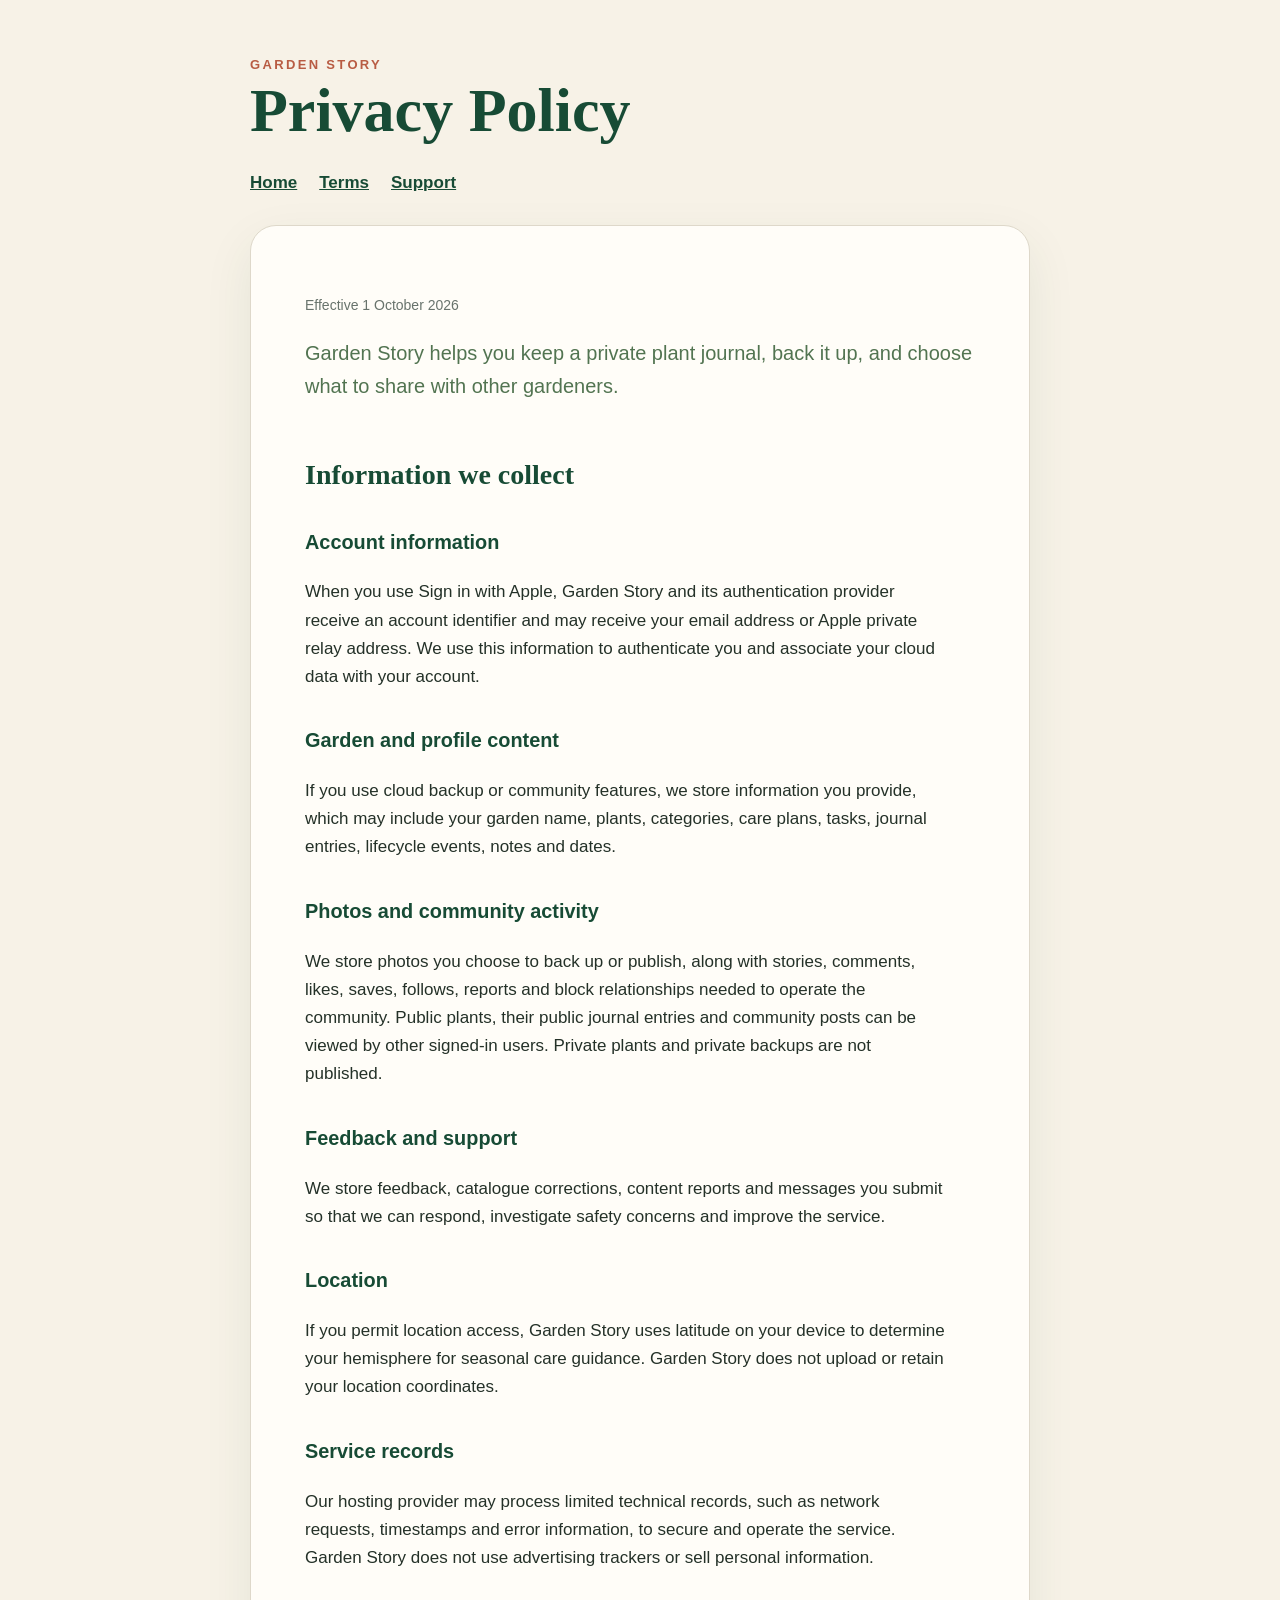
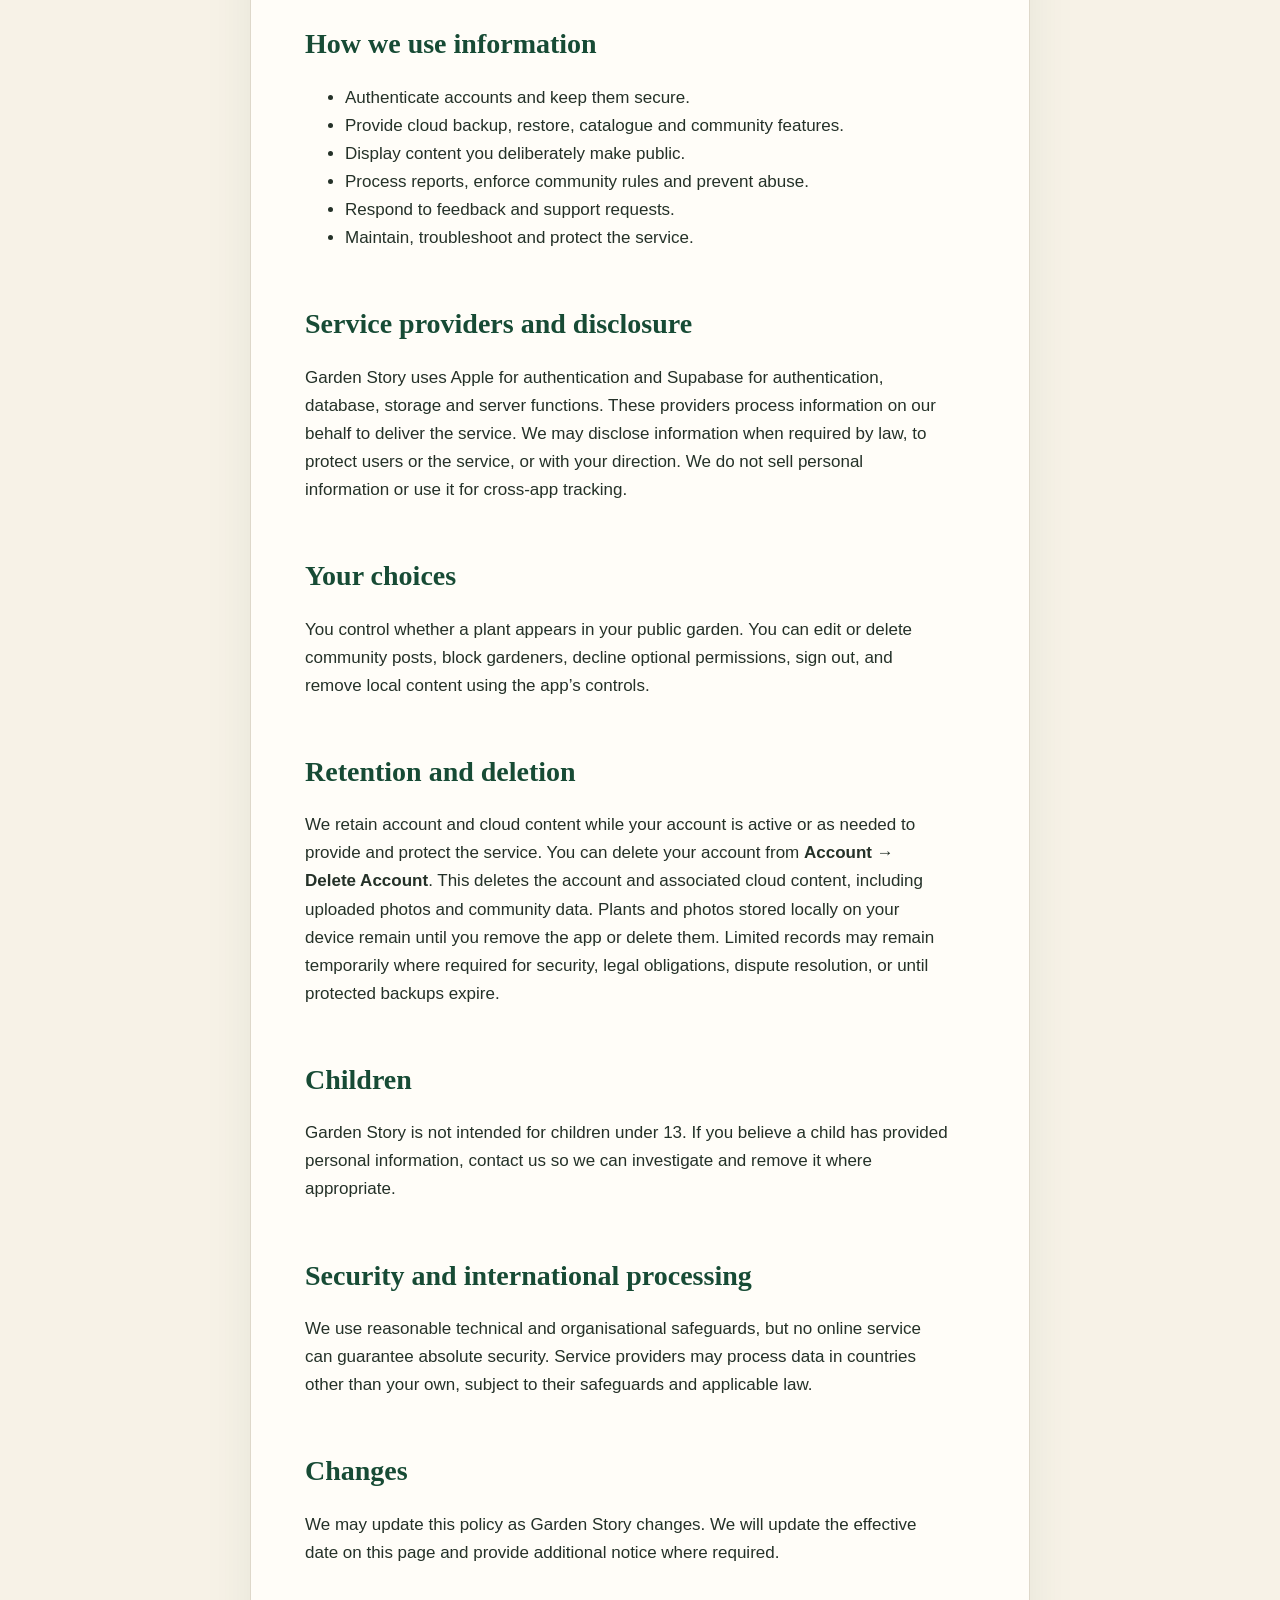
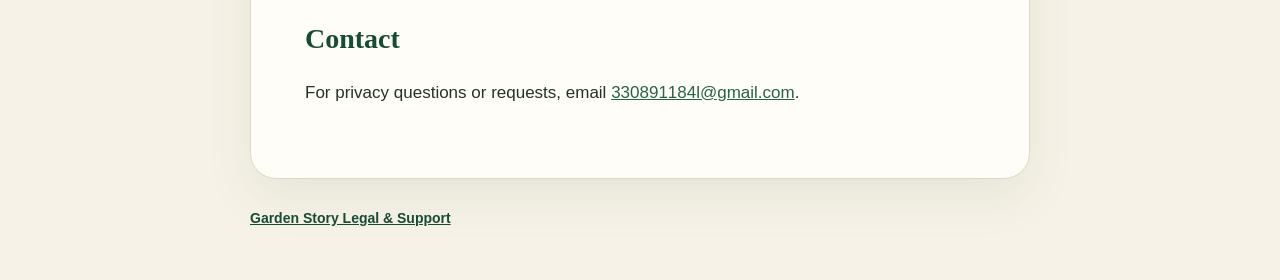
==== privacy/index.html @ 004ea1d5 "Add Garden Story legal and support pages" ====
<!doctype html>
<html lang="en"><head><meta charset="utf-8"><meta name="viewport" content="width=device-width,initial-scale=1"><title>Privacy Policy — Garden Story</title><meta name="description" content="Garden Story privacy policy."><link rel="stylesheet" href="../styles.css"></head>
<body><header><div class="eyebrow">Garden Story</div><h1>Privacy Policy</h1><nav><a href="../">Home</a><a href="../terms/">Terms</a><a href="../support/">Support</a></nav></header>
<main><p class="meta">Effective 1 October 2026</p><p class="lede">Garden Story helps you keep a private plant journal, back it up, and choose what to share with other gardeners.</p>
<h2>Information we collect</h2>
<h3>Account information</h3><p>When you use Sign in with Apple, Garden Story and its authentication provider receive an account identifier and may receive your email address or Apple private relay address. We use this information to authenticate you and associate your cloud data with your account.</p>
<h3>Garden and profile content</h3><p>If you use cloud backup or community features, we store information you provide, which may include your garden name, plants, categories, care plans, tasks, journal entries, lifecycle events, notes and dates.</p>
<h3>Photos and community activity</h3><p>We store photos you choose to back up or publish, along with stories, comments, likes, saves, follows, reports and block relationships needed to operate the community. Public plants, their public journal entries and community posts can be viewed by other signed-in users. Private plants and private backups are not published.</p>
<h3>Feedback and support</h3><p>We store feedback, catalogue corrections, content reports and messages you submit so that we can respond, investigate safety concerns and improve the service.</p>
<h3>Location</h3><p>If you permit location access, Garden Story uses latitude on your device to determine your hemisphere for seasonal care guidance. Garden Story does not upload or retain your location coordinates.</p>
<h3>Service records</h3><p>Our hosting provider may process limited technical records, such as network requests, timestamps and error information, to secure and operate the service. Garden Story does not use advertising trackers or sell personal information.</p>
<h2>How we use information</h2><ul><li>Authenticate accounts and keep them secure.</li><li>Provide cloud backup, restore, catalogue and community features.</li><li>Display content you deliberately make public.</li><li>Process reports, enforce community rules and prevent abuse.</li><li>Respond to feedback and support requests.</li><li>Maintain, troubleshoot and protect the service.</li></ul>
<h2>Service providers and disclosure</h2><p>Garden Story uses Apple for authentication and Supabase for authentication, database, storage and server functions. These providers process information on our behalf to deliver the service. We may disclose information when required by law, to protect users or the service, or with your direction. We do not sell personal information or use it for cross-app tracking.</p>
<h2>Your choices</h2><p>You control whether a plant appears in your public garden. You can edit or delete community posts, block gardeners, decline optional permissions, sign out, and remove local content using the app’s controls.</p>
<h2>Retention and deletion</h2><p>We retain account and cloud content while your account is active or as needed to provide and protect the service. You can delete your account from <strong>Account → Delete Account</strong>. This deletes the account and associated cloud content, including uploaded photos and community data. Plants and photos stored locally on your device remain until you remove the app or delete them. Limited records may remain temporarily where required for security, legal obligations, dispute resolution, or until protected backups expire.</p>
<h2>Children</h2><p>Garden Story is not intended for children under 13. If you believe a child has provided personal information, contact us so we can investigate and remove it where appropriate.</p>
<h2>Security and international processing</h2><p>We use reasonable technical and organisational safeguards, but no online service can guarantee absolute security. Service providers may process data in countries other than your own, subject to their safeguards and applicable law.</p>
<h2>Changes</h2><p>We may update this policy as Garden Story changes. We will update the effective date on this page and provide additional notice where required.</p>
<h2>Contact</h2><p>For privacy questions or requests, email <a href="mailto:330891184l@gmail.com">330891184l@gmail.com</a>.</p></main>
<footer><a href="../">Garden Story Legal &amp; Support</a></footer></body></html>
---- styles.css ----
:root {
  color-scheme: light;
  --forest: #174b35;
  --leaf: #527451;
  --cream: #f7f2e7;
  --paper: #fffdf8;
  --terracotta: #b85c43;
  --muted: #68736c;
  --line: #ded8ca;
}

* { box-sizing: border-box; }
body {
  margin: 0;
  background: var(--cream);
  color: #243128;
  font: 17px/1.65 -apple-system, BlinkMacSystemFont, "Segoe UI", sans-serif;
}
header, main, footer { width: min(780px, calc(100% - 40px)); margin-inline: auto; }
header { padding: 54px 0 28px; }
nav { display: flex; flex-wrap: wrap; gap: 10px 22px; margin-top: 22px; }
nav a, footer a { color: var(--forest); font-weight: 650; }
main {
  background: var(--paper);
  border: 1px solid var(--line);
  border-radius: 26px;
  padding: clamp(24px, 5vw, 54px);
  box-shadow: 0 18px 50px rgb(23 75 53 / 8%);
}
h1, h2 { color: var(--forest); font-family: Georgia, "Times New Roman", serif; line-height: 1.16; }
h1 { margin: 0; font-size: clamp(38px, 8vw, 62px); }
h2 { margin-top: 2em; font-size: 28px; }
h3 { margin-top: 1.7em; color: var(--forest); }
p, li { max-width: 68ch; }
.eyebrow { color: var(--terracotta); font-size: 13px; font-weight: 800; letter-spacing: .18em; text-transform: uppercase; }
.lede { color: var(--leaf); font-size: 20px; }
.meta, footer { color: var(--muted); font-size: 14px; }
.cards { display: grid; grid-template-columns: repeat(auto-fit, minmax(190px, 1fr)); gap: 16px; margin-top: 30px; }
.card { display: block; border: 1px solid var(--line); border-radius: 18px; padding: 22px; color: inherit; text-decoration: none; }
.card:hover { border-color: var(--leaf); transform: translateY(-1px); }
.card strong { color: var(--forest); display: block; font-size: 20px; margin-bottom: 5px; }
.notice { border-left: 4px solid var(--terracotta); background: #fbf3ed; padding: 14px 18px; border-radius: 4px 14px 14px 4px; }
a { color: #276146; }
footer { padding: 28px 0 50px; }
@media (max-width: 520px) { header { padding-top: 34px; } main { border-radius: 20px; } }
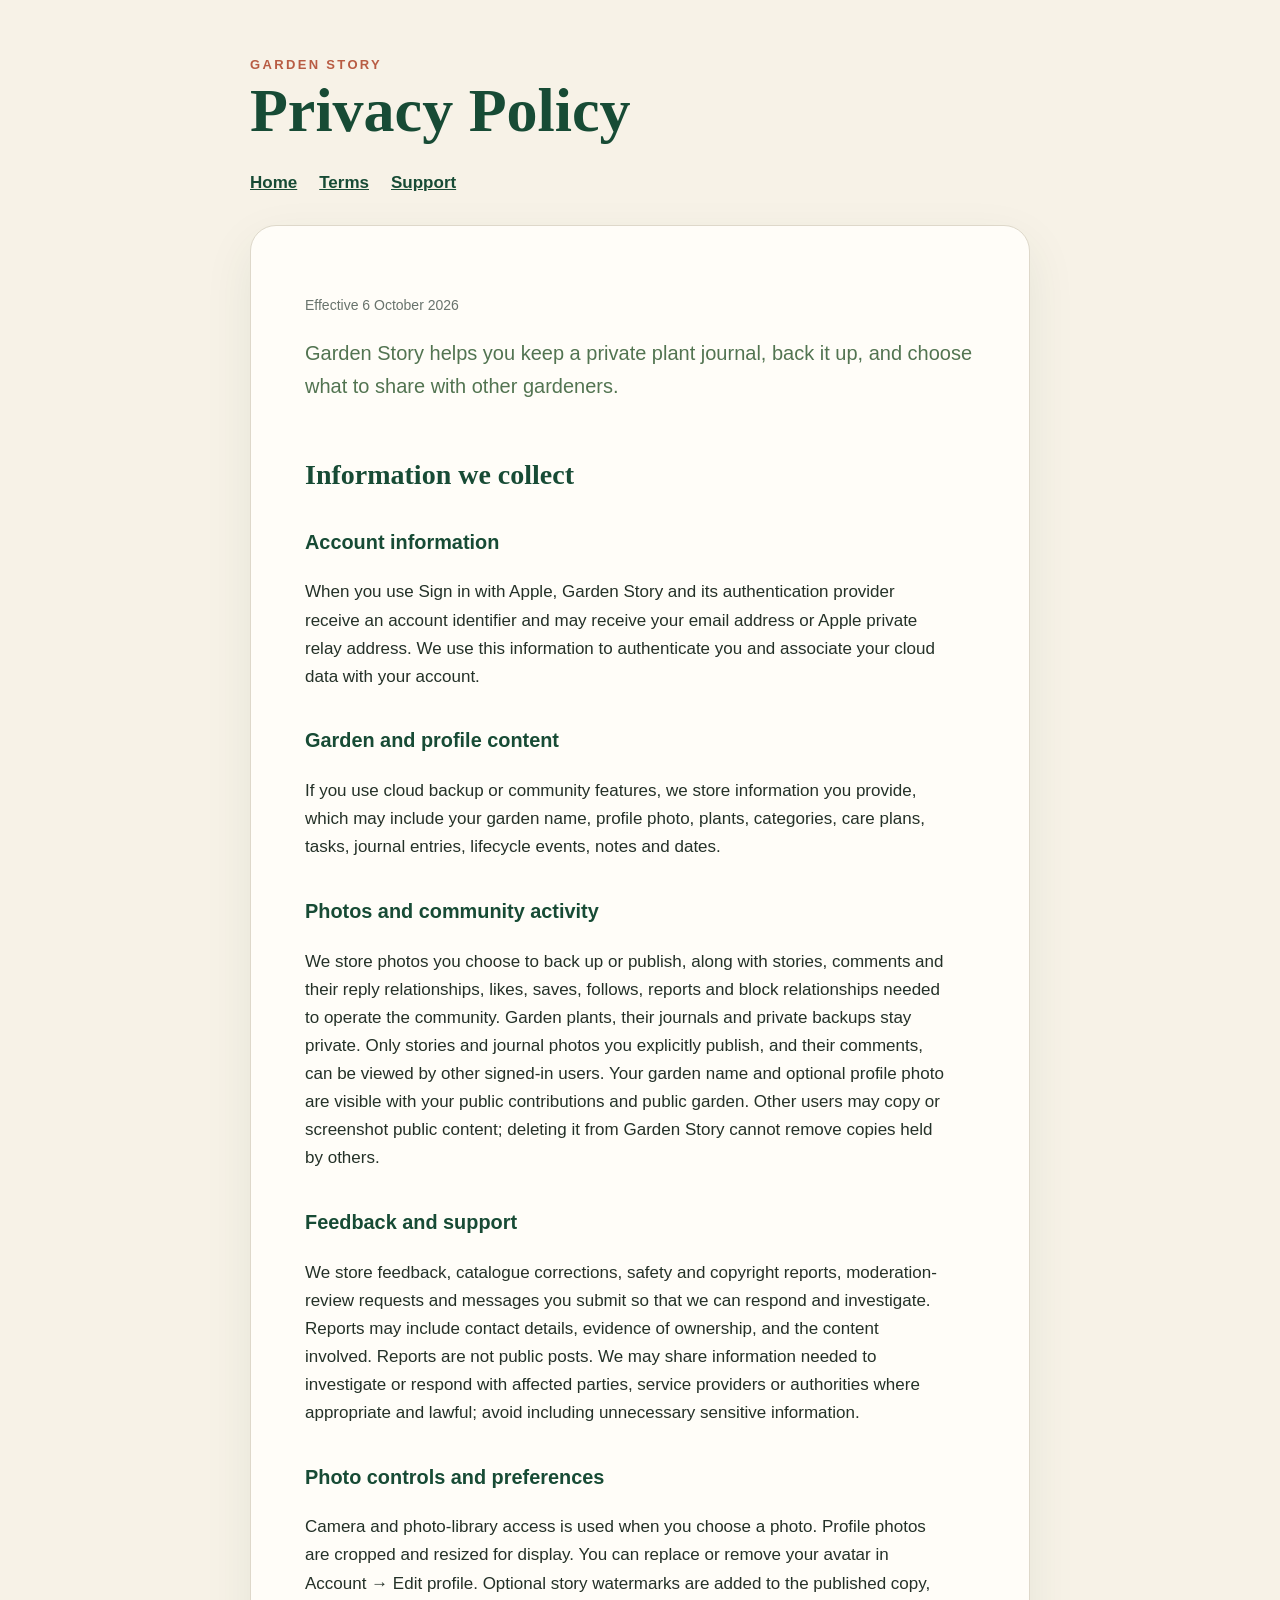
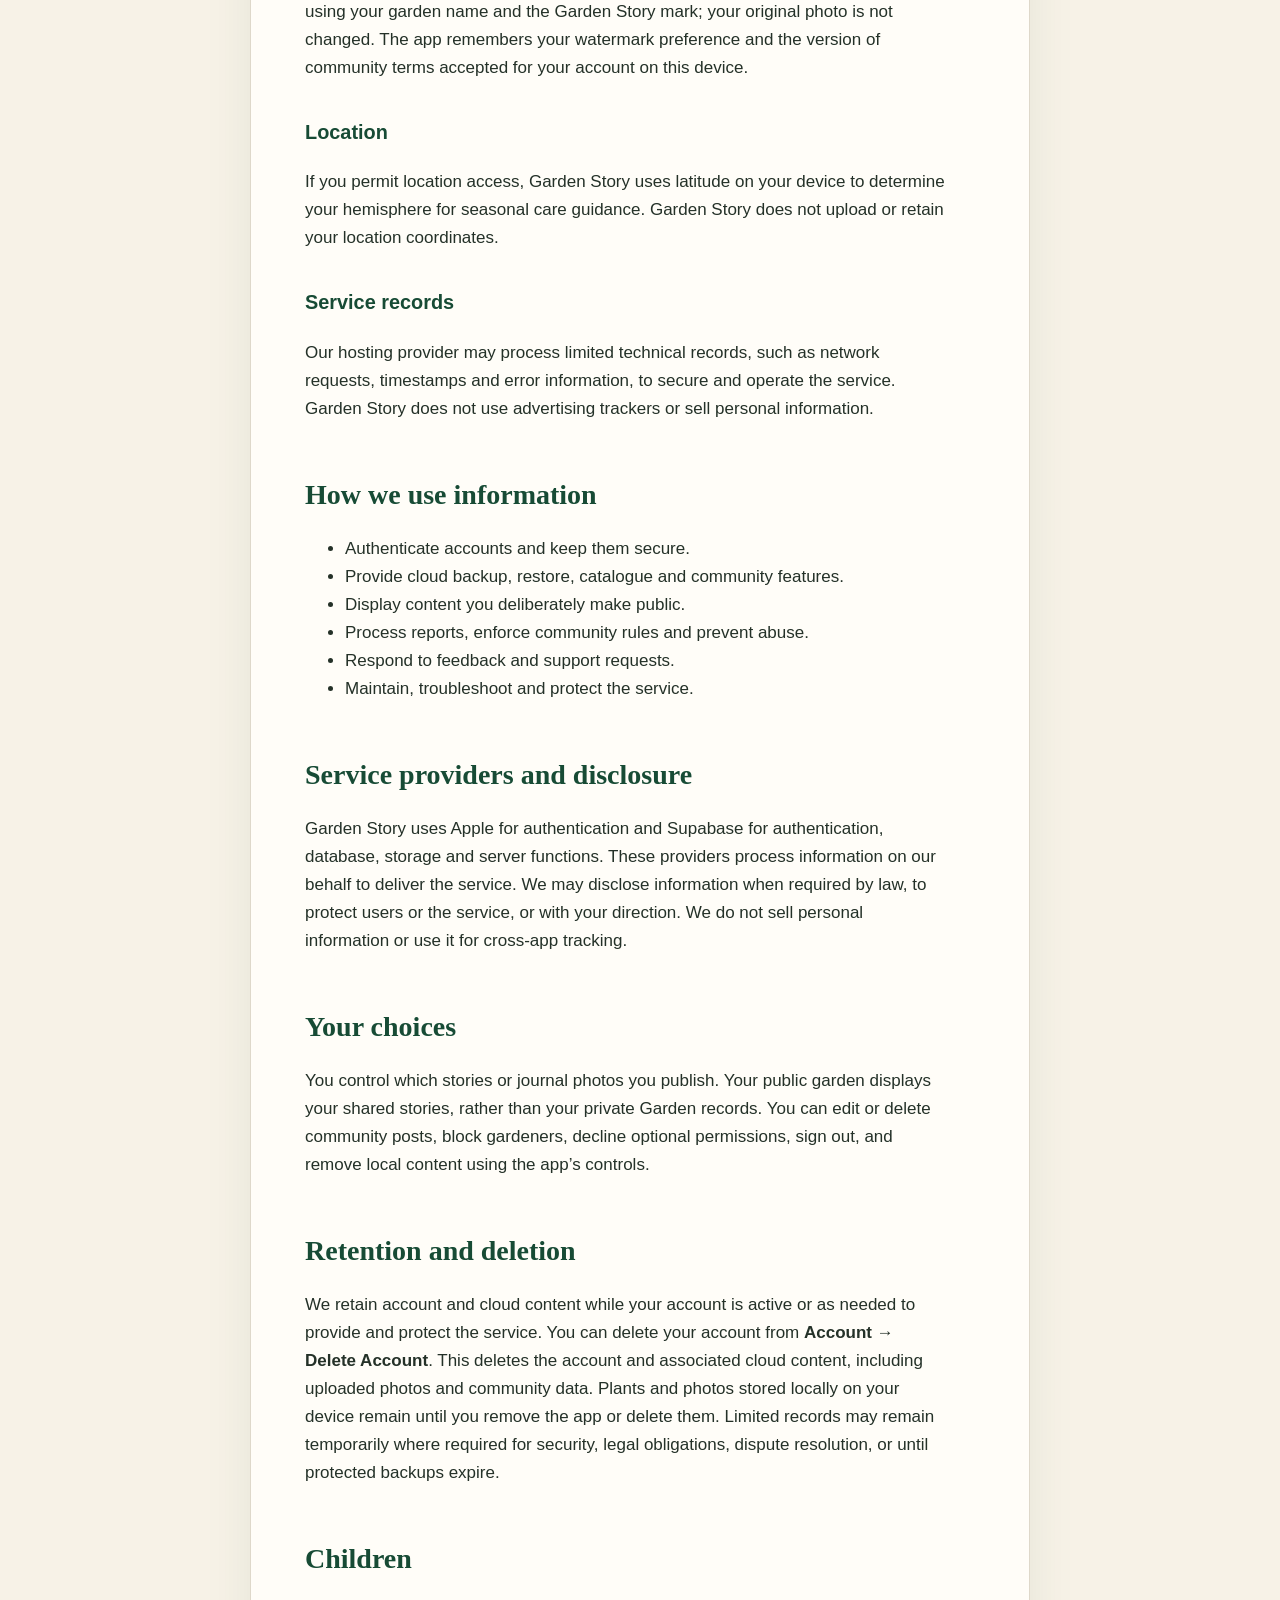
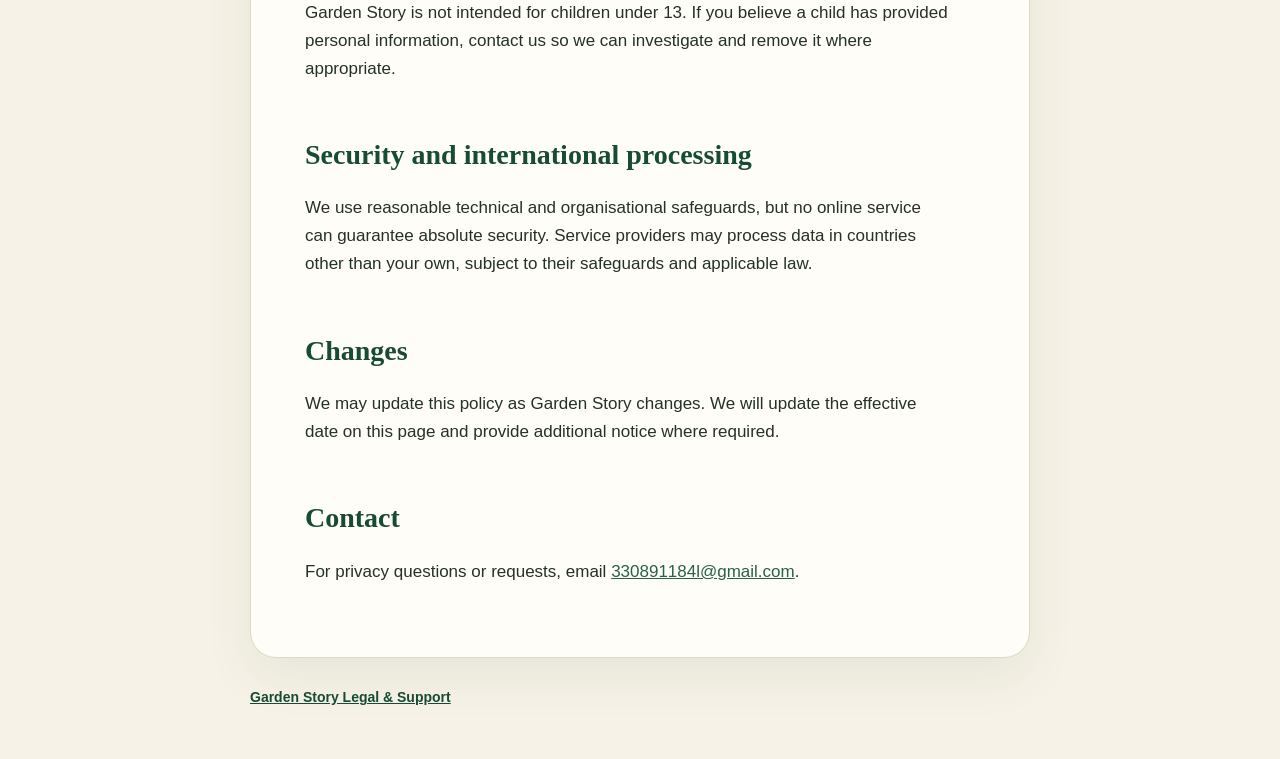
==== commit ed2953a2: "Update copyright, community safety, and profile privacy policies" ====
--- a/privacy/index.html
+++ b/privacy/index.html
@@ -1,17 +1,17 @@
 <!doctype html>
 <html lang="en"><head><meta charset="utf-8"><meta name="viewport" content="width=device-width,initial-scale=1"><title>Privacy Policy — Garden Story</title><meta name="description" content="Garden Story privacy policy."><link rel="stylesheet" href="../styles.css"></head>
 <body><header><div class="eyebrow">Garden Story</div><h1>Privacy Policy</h1><nav><a href="../">Home</a><a href="../terms/">Terms</a><a href="../support/">Support</a></nav></header>
-<main><p class="meta">Effective 1 October 2026</p><p class="lede">Garden Story helps you keep a private plant journal, back it up, and choose what to share with other gardeners.</p>
+<main><p class="meta">Effective 6 October 2026</p><p class="lede">Garden Story helps you keep a private plant journal, back it up, and choose what to share with other gardeners.</p>
 <h2>Information we collect</h2>
 <h3>Account information</h3><p>When you use Sign in with Apple, Garden Story and its authentication provider receive an account identifier and may receive your email address or Apple private relay address. We use this information to authenticate you and associate your cloud data with your account.</p>
-<h3>Garden and profile content</h3><p>If you use cloud backup or community features, we store information you provide, which may include your garden name, plants, categories, care plans, tasks, journal entries, lifecycle events, notes and dates.</p>
-<h3>Photos and community activity</h3><p>We store photos you choose to back up or publish, along with stories, comments, likes, saves, follows, reports and block relationships needed to operate the community. Public plants, their public journal entries and community posts can be viewed by other signed-in users. Private plants and private backups are not published.</p>
-<h3>Feedback and support</h3><p>We store feedback, catalogue corrections, content reports and messages you submit so that we can respond, investigate safety concerns and improve the service.</p>
-<h3>Location</h3><p>If you permit location access, Garden Story uses latitude on your device to determine your hemisphere for seasonal care guidance. Garden Story does not upload or retain your location coordinates.</p>
+<h3>Garden and profile content</h3><p>If you use cloud backup or community features, we store information you provide, which may include your garden name, profile photo, plants, categories, care plans, tasks, journal entries, lifecycle events, notes and dates.</p>
+<h3>Photos and community activity</h3><p>We store photos you choose to back up or publish, along with stories, comments and their reply relationships, likes, saves, follows, reports and block relationships needed to operate the community. Garden plants, their journals and private backups stay private. Only stories and journal photos you explicitly publish, and their comments, can be viewed by other signed-in users. Your garden name and optional profile photo are visible with your public contributions and public garden. Other users may copy or screenshot public content; deleting it from Garden Story cannot remove copies held by others.</p>
+<h3>Feedback and support</h3><p>We store feedback, catalogue corrections, safety and copyright reports, moderation-review requests and messages you submit so that we can respond and investigate. Reports may include contact details, evidence of ownership, and the content involved. Reports are not public posts. We may share information needed to investigate or respond with affected parties, service providers or authorities where appropriate and lawful; avoid including unnecessary sensitive information.</p>
+<h3>Photo controls and preferences</h3><p>Camera and photo-library access is used when you choose a photo. Profile photos are cropped and resized for display. You can replace or remove your avatar in Account → Edit profile. Optional story watermarks are added to the published copy, using your garden name and the Garden Story mark; your original photo is not changed. The app remembers your watermark preference and the version of community terms accepted for your account on this device.</p><h3>Location</h3><p>If you permit location access, Garden Story uses latitude on your device to determine your hemisphere for seasonal care guidance. Garden Story does not upload or retain your location coordinates.</p>
 <h3>Service records</h3><p>Our hosting provider may process limited technical records, such as network requests, timestamps and error information, to secure and operate the service. Garden Story does not use advertising trackers or sell personal information.</p>
 <h2>How we use information</h2><ul><li>Authenticate accounts and keep them secure.</li><li>Provide cloud backup, restore, catalogue and community features.</li><li>Display content you deliberately make public.</li><li>Process reports, enforce community rules and prevent abuse.</li><li>Respond to feedback and support requests.</li><li>Maintain, troubleshoot and protect the service.</li></ul>
 <h2>Service providers and disclosure</h2><p>Garden Story uses Apple for authentication and Supabase for authentication, database, storage and server functions. These providers process information on our behalf to deliver the service. We may disclose information when required by law, to protect users or the service, or with your direction. We do not sell personal information or use it for cross-app tracking.</p>
-<h2>Your choices</h2><p>You control whether a plant appears in your public garden. You can edit or delete community posts, block gardeners, decline optional permissions, sign out, and remove local content using the app’s controls.</p>
+<h2>Your choices</h2><p>You control which stories or journal photos you publish. Your public garden displays your shared stories, rather than your private Garden records. You can edit or delete community posts, block gardeners, decline optional permissions, sign out, and remove local content using the app’s controls.</p>
 <h2>Retention and deletion</h2><p>We retain account and cloud content while your account is active or as needed to provide and protect the service. You can delete your account from <strong>Account → Delete Account</strong>. This deletes the account and associated cloud content, including uploaded photos and community data. Plants and photos stored locally on your device remain until you remove the app or delete them. Limited records may remain temporarily where required for security, legal obligations, dispute resolution, or until protected backups expire.</p>
 <h2>Children</h2><p>Garden Story is not intended for children under 13. If you believe a child has provided personal information, contact us so we can investigate and remove it where appropriate.</p>
 <h2>Security and international processing</h2><p>We use reasonable technical and organisational safeguards, but no online service can guarantee absolute security. Service providers may process data in countries other than your own, subject to their safeguards and applicable law.</p>
